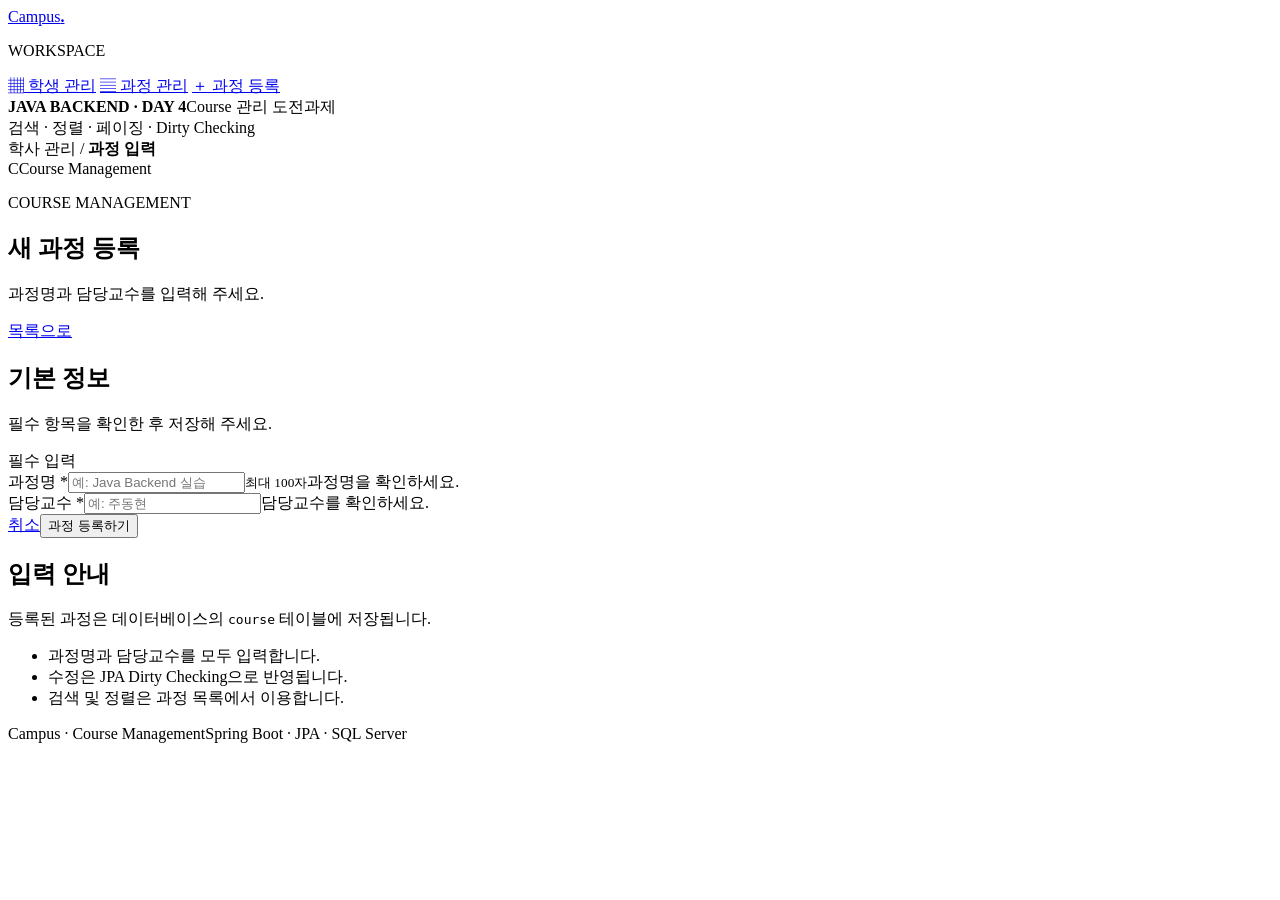
==== src/main/resources/templates/course-form.html @ fd7c1af0 "feat(course-management): publish Student/Course MVC and REST source code - Add Spring Boot student a" ====
<!doctype html>
<html lang="ko" xmlns:th="http://www.thymeleaf.org">
<head><meta charset="UTF-8"><meta name="viewport" content="width=device-width,initial-scale=1"><title>과정 등록/수정 | Campus</title><link rel="stylesheet" href="../static/css/course.css" th:href="@{/css/course.css}"></head>
<body><div class="layout"><aside class="sidebar">
<a class="logo" href="courses.html" th:href="@{/courses}" aria-label="Campus 홈">Campus<b>.</b></a>
<div><p class="side-caption">WORKSPACE</p><nav class="nav" aria-label="주 메뉴">
<a class="nav-link" href="students.html" th:href="@{/students}"><span aria-hidden="true" class="nav-symbol">▦</span> 학생 관리</a>
<a class="nav-link active" href="courses.html" th:href="@{/courses}"><span aria-hidden="true" class="nav-symbol">▤</span> 과정 관리</a>
<a class="nav-link" href="course-form.html" th:href="@{/courses/new}"><span aria-hidden="true" class="nav-symbol">＋</span> 과정 등록</a>
</nav></div><div class="side-tip"><strong>JAVA BACKEND · DAY 4</strong>Course 관리 도전과제<br>검색 · 정렬 · 페이징 · Dirty Checking</div></aside>
<div class="workspace"><header class="topbar"><div class="crumb">학사 관리 / <b>과정 입력</b></div><div class="profile"><span class="profile-bubble">C</span><span>Course Management</span></div></header>
<main class="main"><section class="page-header"><div><p class="eyebrow">COURSE MANAGEMENT</p><h1 th:text="${editing} ? '과정 정보 수정' : '새 과정 등록'">새 과정 등록</h1><p>과정명과 담당교수를 입력해 주세요.</p></div><a class="btn" href="courses.html" th:href="@{/courses}">목록으로</a></section>
<div class="content-columns"><section class="card"><header class="card-header"><div><h2>기본 정보</h2><p>필수 항목을 확인한 후 저장해 주세요.</p></div><span class="pill">필수 입력</span></header>
<form action="courses.html" th:action="${editing} ? @{/courses/{id}/edit(id=${course.id})} : @{/courses}" th:object="${course}" method="post">
<div class="form-body"><div class="field"><label for="name">과정명 *</label><input id="name" type="text" th:field="*{name}" name="name" maxlength="100" placeholder="예: Java Backend 실습" required aria-describedby="nameHelp"><small id="nameHelp">최대 100자</small><span class="error" th:if="${#fields.hasErrors('name')}" th:errors="*{name}">과정명을 확인하세요.</span></div>
<div class="field"><label for="teacher">담당교수 *</label><input id="teacher" type="text" th:field="*{teacher}" name="teacher" maxlength="100" placeholder="예: 주동현" required><span class="error" th:if="${#fields.hasErrors('teacher')}" th:errors="*{teacher}">담당교수를 확인하세요.</span></div></div>
<div class="form-actions"><a class="btn" href="courses.html" th:href="@{/courses}">취소</a><button type="submit" class="btn primary" th:text="${editing} ? '수정 내용 저장' : '과정 등록하기'">과정 등록하기</button></div></form></section><aside class="aside"><h2>입력 안내</h2><p>등록된 과정은 데이터베이스의 <code>course</code> 테이블에 저장됩니다.</p><ul><li>과정명과 담당교수를 모두 입력합니다.</li><li>수정은 JPA Dirty Checking으로 반영됩니다.</li><li>검색 및 정렬은 과정 목록에서 이용합니다.</li></ul></aside></div><footer class="footnote"><span>Campus · Course Management</span><span>Spring Boot · JPA · SQL Server</span></footer></main></div></div>
<script>if(location.protocol==='file:'){document.querySelectorAll('form[method="post"]').forEach(f=>f.addEventListener('submit',e=>{e.preventDefault();alert('레이아웃 미리보기입니다. DB 작업은 Spring 서버에서 실행해 주세요.')}));}document.querySelectorAll('[data-delete]').forEach(f=>f.addEventListener('submit',e=>{if(!confirm('이 과정을 삭제하시겠습니까?'))e.preventDefault();}));</script></body></html>
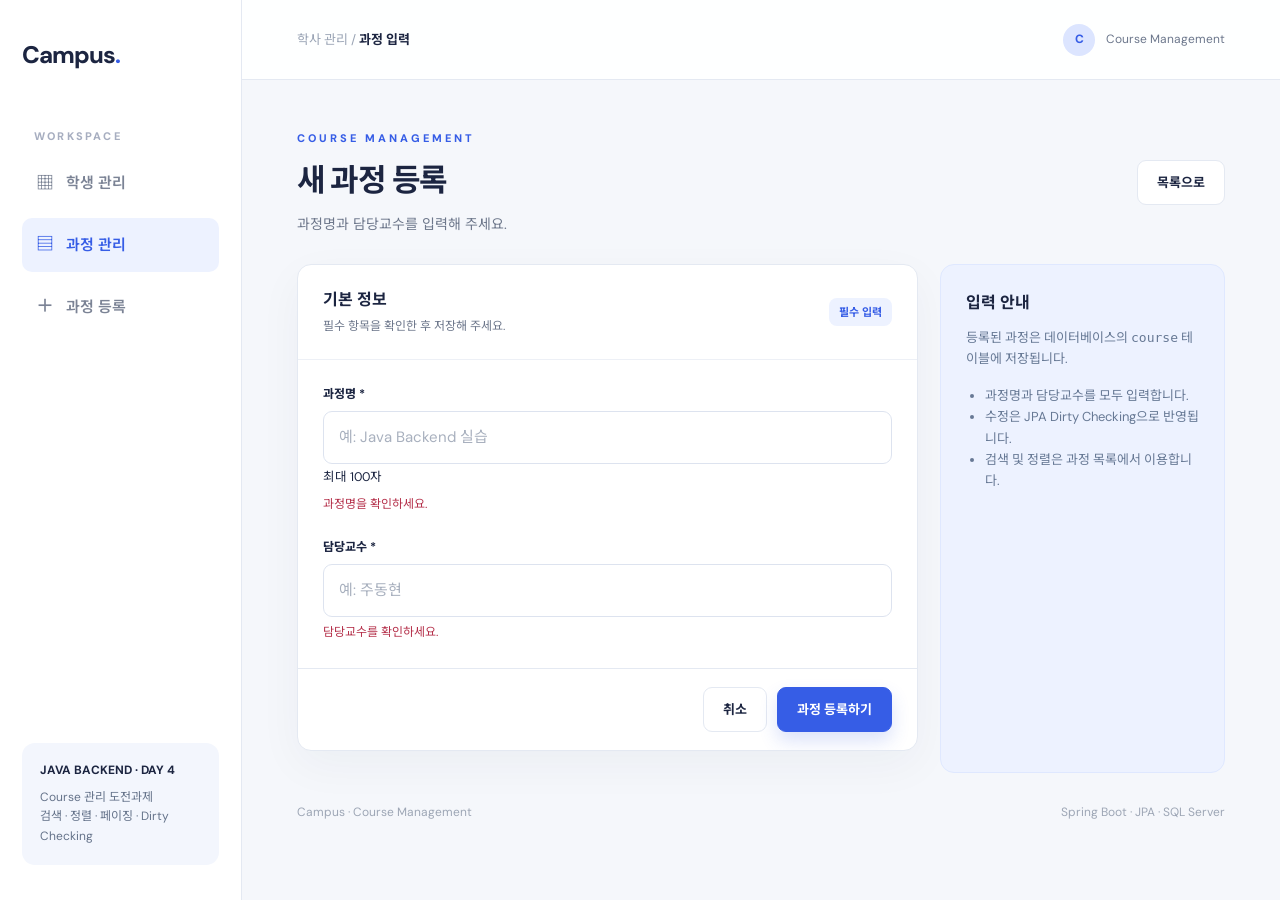
==== commit c8f01223: "style: 코드 들여쓰기 통일 및 PDF 누락 화면 처리 보완 Java·Thymeleaf·CSS를 공백 4칸으로 정리하고 EditorConfig를 추가합니다. 빈 학생 목록의 표" ====
--- a/src/main/resources/templates/course-form.html
+++ b/src/main/resources/templates/course-form.html
@@ -1,18 +1,153 @@
 <!doctype html>
 <html lang="ko" xmlns:th="http://www.thymeleaf.org">
-<head><meta charset="UTF-8"><meta name="viewport" content="width=device-width,initial-scale=1"><title>과정 등록/수정 | Campus</title><link rel="stylesheet" href="../static/css/course.css" th:href="@{/css/course.css}"></head>
-<body><div class="layout"><aside class="sidebar">
-<a class="logo" href="courses.html" th:href="@{/courses}" aria-label="Campus 홈">Campus<b>.</b></a>
-<div><p class="side-caption">WORKSPACE</p><nav class="nav" aria-label="주 메뉴">
-<a class="nav-link" href="students.html" th:href="@{/students}"><span aria-hidden="true" class="nav-symbol">▦</span> 학생 관리</a>
-<a class="nav-link active" href="courses.html" th:href="@{/courses}"><span aria-hidden="true" class="nav-symbol">▤</span> 과정 관리</a>
-<a class="nav-link" href="course-form.html" th:href="@{/courses/new}"><span aria-hidden="true" class="nav-symbol">＋</span> 과정 등록</a>
-</nav></div><div class="side-tip"><strong>JAVA BACKEND · DAY 4</strong>Course 관리 도전과제<br>검색 · 정렬 · 페이징 · Dirty Checking</div></aside>
-<div class="workspace"><header class="topbar"><div class="crumb">학사 관리 / <b>과정 입력</b></div><div class="profile"><span class="profile-bubble">C</span><span>Course Management</span></div></header>
-<main class="main"><section class="page-header"><div><p class="eyebrow">COURSE MANAGEMENT</p><h1 th:text="${editing} ? '과정 정보 수정' : '새 과정 등록'">새 과정 등록</h1><p>과정명과 담당교수를 입력해 주세요.</p></div><a class="btn" href="courses.html" th:href="@{/courses}">목록으로</a></section>
-<div class="content-columns"><section class="card"><header class="card-header"><div><h2>기본 정보</h2><p>필수 항목을 확인한 후 저장해 주세요.</p></div><span class="pill">필수 입력</span></header>
-<form action="courses.html" th:action="${editing} ? @{/courses/{id}/edit(id=${course.id})} : @{/courses}" th:object="${course}" method="post">
-<div class="form-body"><div class="field"><label for="name">과정명 *</label><input id="name" type="text" th:field="*{name}" name="name" maxlength="100" placeholder="예: Java Backend 실습" required aria-describedby="nameHelp"><small id="nameHelp">최대 100자</small><span class="error" th:if="${#fields.hasErrors('name')}" th:errors="*{name}">과정명을 확인하세요.</span></div>
-<div class="field"><label for="teacher">담당교수 *</label><input id="teacher" type="text" th:field="*{teacher}" name="teacher" maxlength="100" placeholder="예: 주동현" required><span class="error" th:if="${#fields.hasErrors('teacher')}" th:errors="*{teacher}">담당교수를 확인하세요.</span></div></div>
-<div class="form-actions"><a class="btn" href="courses.html" th:href="@{/courses}">취소</a><button type="submit" class="btn primary" th:text="${editing} ? '수정 내용 저장' : '과정 등록하기'">과정 등록하기</button></div></form></section><aside class="aside"><h2>입력 안내</h2><p>등록된 과정은 데이터베이스의 <code>course</code> 테이블에 저장됩니다.</p><ul><li>과정명과 담당교수를 모두 입력합니다.</li><li>수정은 JPA Dirty Checking으로 반영됩니다.</li><li>검색 및 정렬은 과정 목록에서 이용합니다.</li></ul></aside></div><footer class="footnote"><span>Campus · Course Management</span><span>Spring Boot · JPA · SQL Server</span></footer></main></div></div>
-<script>if(location.protocol==='file:'){document.querySelectorAll('form[method="post"]').forEach(f=>f.addEventListener('submit',e=>{e.preventDefault();alert('레이아웃 미리보기입니다. DB 작업은 Spring 서버에서 실행해 주세요.')}));}document.querySelectorAll('[data-delete]').forEach(f=>f.addEventListener('submit',e=>{if(!confirm('이 과정을 삭제하시겠습니까?'))e.preventDefault();}));</script></body></html>+    <head>
+        <meta charset="UTF-8" />
+        <meta name="viewport" content="width=device-width,initial-scale=1" />
+        <title>과정 등록/수정 | Campus</title>
+        <link rel="stylesheet" href="../static/css/course.css" th:href="@{/css/course.css}" />
+    </head>
+    <body>
+        <div class="layout">
+            <aside class="sidebar">
+                <a class="logo" href="courses.html" th:href="@{/courses}" aria-label="Campus 홈"
+                    >Campus<b>.</b></a
+                >
+                <div>
+                    <p class="side-caption">WORKSPACE</p>
+                    <nav class="nav" aria-label="주 메뉴">
+                        <a class="nav-link" href="students.html" th:href="@{/students}"
+                            ><span aria-hidden="true" class="nav-symbol">▦</span> 학생 관리</a
+                        >
+                        <a class="nav-link active" href="courses.html" th:href="@{/courses}"
+                            ><span aria-hidden="true" class="nav-symbol">▤</span> 과정 관리</a
+                        >
+                        <a class="nav-link" href="course-form.html" th:href="@{/courses/new}"
+                            ><span aria-hidden="true" class="nav-symbol">＋</span> 과정 등록</a
+                        >
+                    </nav>
+                </div>
+                <div class="side-tip">
+                    <strong>JAVA BACKEND · DAY 4</strong>Course 관리 도전과제<br />검색 · 정렬 ·
+                    페이징 · Dirty Checking
+                </div>
+            </aside>
+            <div class="workspace">
+                <header class="topbar">
+                    <div class="crumb">학사 관리 / <b>과정 입력</b></div>
+                    <div class="profile">
+                        <span class="profile-bubble">C</span><span>Course Management</span>
+                    </div>
+                </header>
+                <main class="main">
+                    <section class="page-header">
+                        <div>
+                            <p class="eyebrow">COURSE MANAGEMENT</p>
+                            <h1 th:text="${editing} ? '과정 정보 수정' : '새 과정 등록'">
+                                새 과정 등록
+                            </h1>
+                            <p>과정명과 담당교수를 입력해 주세요.</p>
+                        </div>
+                        <a class="btn" href="courses.html" th:href="@{/courses}">목록으로</a>
+                    </section>
+                    <div class="content-columns">
+                        <section class="card">
+                            <header class="card-header">
+                                <div>
+                                    <h2>기본 정보</h2>
+                                    <p>필수 항목을 확인한 후 저장해 주세요.</p>
+                                </div>
+                                <span class="pill">필수 입력</span>
+                            </header>
+                            <form
+                                action="courses.html"
+                                th:action="${editing} ? @{/courses/{id}/edit(id=${course.id})} : @{/courses}"
+                                th:object="${course}"
+                                method="post"
+                            >
+                                <div class="form-body">
+                                    <div class="field">
+                                        <label for="name">과정명 *</label
+                                        ><input
+                                            id="name"
+                                            type="text"
+                                            th:field="*{name}"
+                                            name="name"
+                                            maxlength="100"
+                                            placeholder="예: Java Backend 실습"
+                                            required
+                                            aria-describedby="nameHelp"
+                                        /><small id="nameHelp">최대 100자</small
+                                        ><span
+                                            class="error"
+                                            th:if="${#fields.hasErrors('name')}"
+                                            th:errors="*{name}"
+                                            >과정명을 확인하세요.</span
+                                        >
+                                    </div>
+                                    <div class="field">
+                                        <label for="teacher">담당교수 *</label
+                                        ><input
+                                            id="teacher"
+                                            type="text"
+                                            th:field="*{teacher}"
+                                            name="teacher"
+                                            maxlength="100"
+                                            placeholder="예: 주동현"
+                                            required
+                                        /><span
+                                            class="error"
+                                            th:if="${#fields.hasErrors('teacher')}"
+                                            th:errors="*{teacher}"
+                                            >담당교수를 확인하세요.</span
+                                        >
+                                    </div>
+                                </div>
+                                <div class="form-actions">
+                                    <a class="btn" href="courses.html" th:href="@{/courses}">취소</a
+                                    ><button
+                                        type="submit"
+                                        class="btn primary"
+                                        th:text="${editing} ? '수정 내용 저장' : '과정 등록하기'"
+                                    >
+                                        과정 등록하기
+                                    </button>
+                                </div>
+                            </form>
+                        </section>
+                        <aside class="aside">
+                            <h2>입력 안내</h2>
+                            <p>
+                                등록된 과정은 데이터베이스의 <code>course</code> 테이블에
+                                저장됩니다.
+                            </p>
+                            <ul>
+                                <li>과정명과 담당교수를 모두 입력합니다.</li>
+                                <li>수정은 JPA Dirty Checking으로 반영됩니다.</li>
+                                <li>검색 및 정렬은 과정 목록에서 이용합니다.</li>
+                            </ul>
+                        </aside>
+                    </div>
+                    <footer class="footnote">
+                        <span>Campus · Course Management</span
+                        ><span>Spring Boot · JPA · SQL Server</span>
+                    </footer>
+                </main>
+            </div>
+        </div>
+        <script>
+            if (location.protocol === "file:") {
+                document.querySelectorAll('form[method="post"]').forEach((f) =>
+                    f.addEventListener("submit", (e) => {
+                        e.preventDefault();
+                        alert("레이아웃 미리보기입니다. DB 작업은 Spring 서버에서 실행해 주세요.");
+                    }),
+                );
+            }
+            document.querySelectorAll("[data-delete]").forEach((f) =>
+                f.addEventListener("submit", (e) => {
+                    if (!confirm("이 과정을 삭제하시겠습니까?")) e.preventDefault();
+                }),
+            );
+        </script>
+    </body>
+</html>
